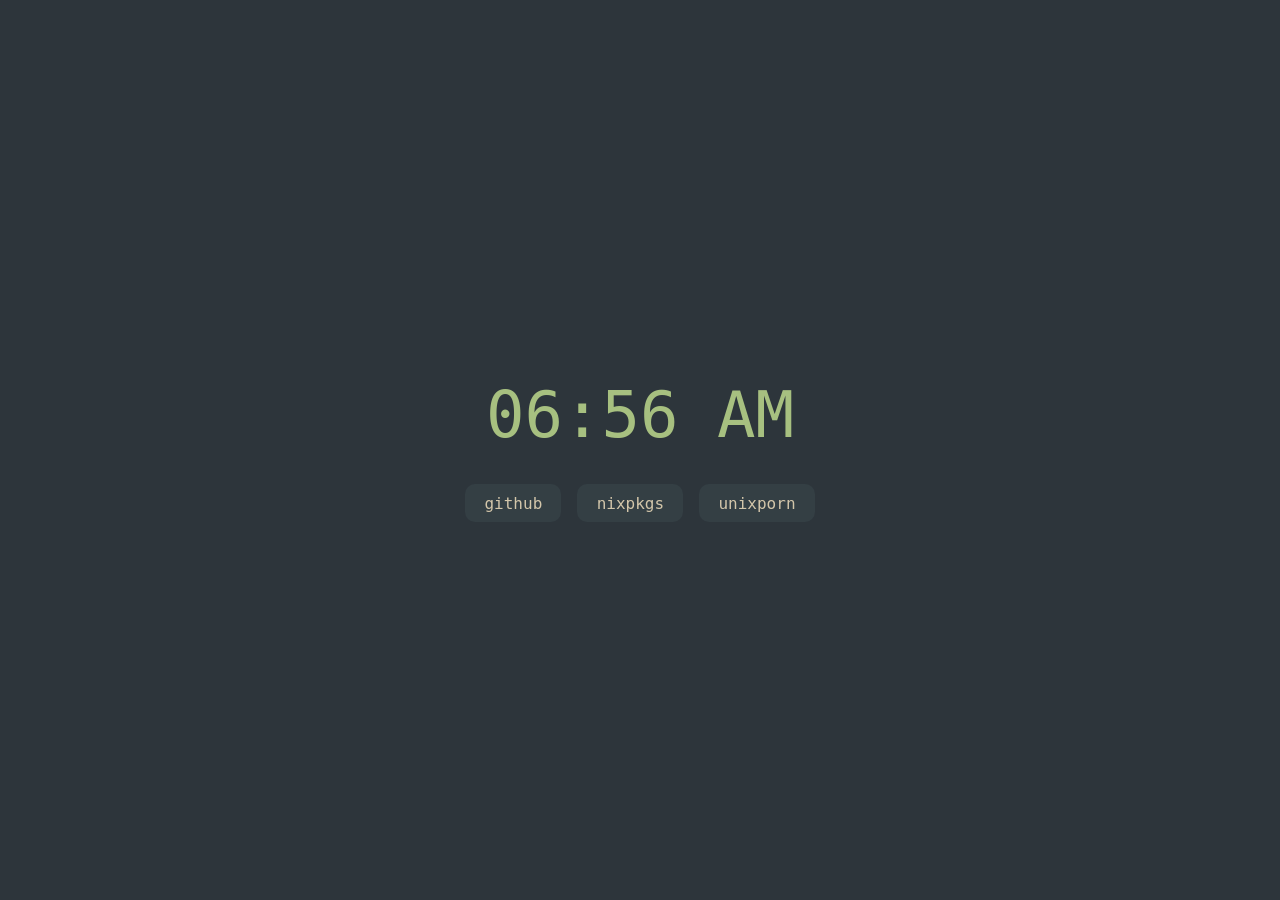
==== index.html @ 99ec5c30 "feat: add newtab extension" ====
<!doctype html>
<html>
  <head>
    <meta charset="utf-8" />
    <title>New Tab</title>
    <style>
      :root {
        --bg: #2d353b;
        --bg1: #343f44;
        --fg: #d3c6aa;
        --green: #a7c080;
      }
      body {
        margin: 0;
        height: 100vh;
        background: var(--bg);
        color: var(--fg);
        font-family: "JetBrains Nerd Font Mono", monospace;
        display: flex;
        flex-direction: column;
        align-items: center;
        justify-content: center;
        gap: 2rem;
      }
      #clock {
        font-size: 4rem;
        color: var(--green);
      }
      nav {
        display: flex;
        gap: 1rem;
      }
      nav a {
        background: var(--bg1);
        color: var(--fg);
        text-decoration: none;
        padding: 0.6rem 1.2rem;
        border-radius: 10px;
      }
      nav a:hover {
        outline: 1px solid var(--green);
      }
    </style>
  </head>
  <body>
    <div id="clock"></div>
    <nav>
      <a href="https://github.com">github</a>
      <a href="https://search.nixos.org">nixpkgs</a>
      <a href="https://reddit.com/r/unixporn">unixporn</a>
    </nav>
    <script>
      const tick = () =>
        (document.getElementById("clock").textContent =
          new Date().toLocaleTimeString([], {
            hour: "2-digit",
            minute: "2-digit",
          }));
      tick();
      setInterval(tick, 1000);
    </script>
  </body>
</html>
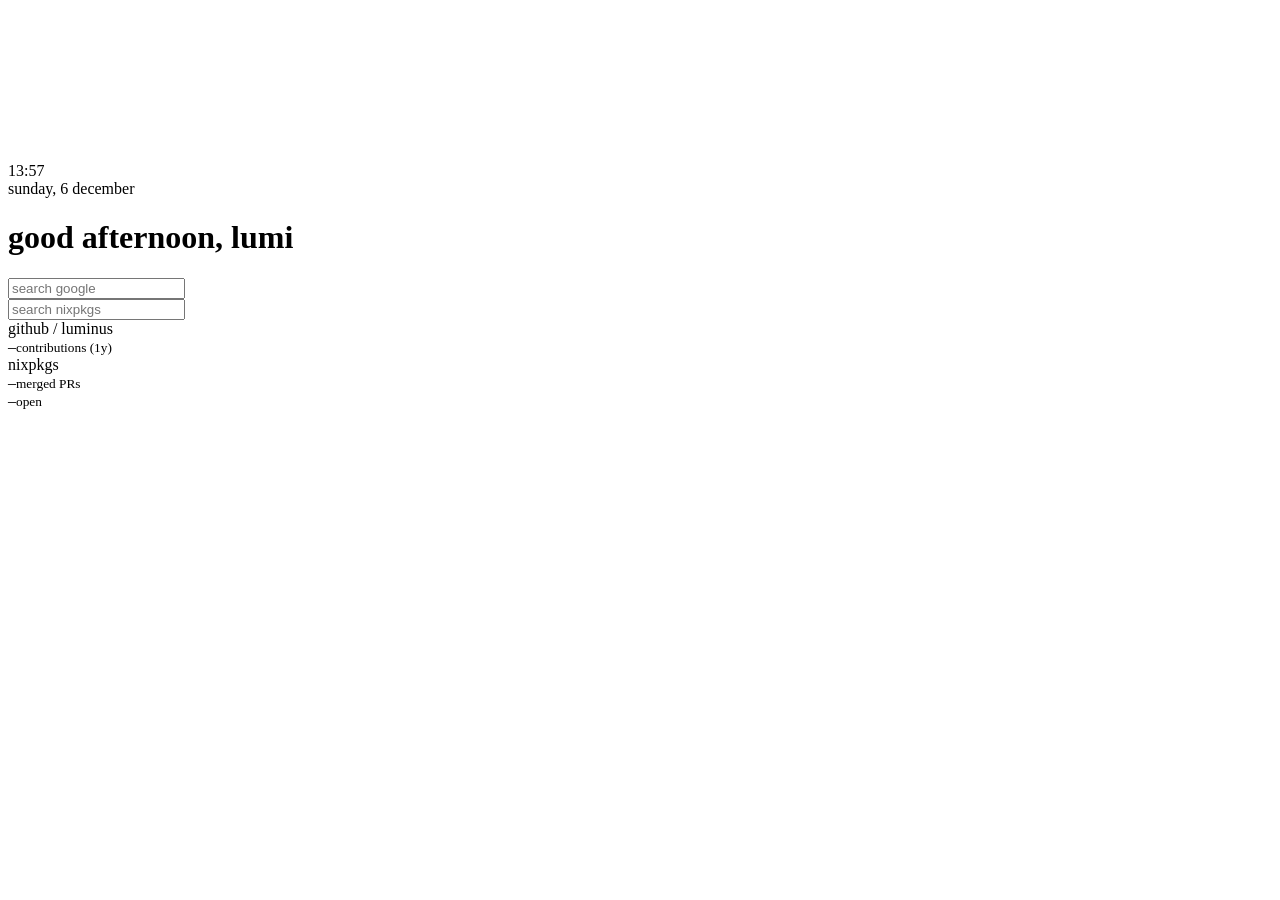
==== commit 6cd6fd28: "feat: add a 3d solar system, time, github stats, and search bar" ====
--- a/index.html
+++ b/index.html
@@ -1,63 +1,55 @@
 <!doctype html>
-<html>
-  <head>
-    <meta charset="utf-8" />
-    <title>New Tab</title>
-    <style>
-      :root {
-        --bg: #2d353b;
-        --bg1: #343f44;
-        --fg: #d3c6aa;
-        --green: #a7c080;
-      }
-      body {
-        margin: 0;
-        height: 100vh;
-        background: var(--bg);
-        color: var(--fg);
-        font-family: "JetBrains Nerd Font Mono", monospace;
-        display: flex;
-        flex-direction: column;
-        align-items: center;
-        justify-content: center;
-        gap: 2rem;
-      }
-      #clock {
-        font-size: 4rem;
-        color: var(--green);
-      }
-      nav {
-        display: flex;
-        gap: 1rem;
-      }
-      nav a {
-        background: var(--bg1);
-        color: var(--fg);
-        text-decoration: none;
-        padding: 0.6rem 1.2rem;
-        border-radius: 10px;
-      }
-      nav a:hover {
-        outline: 1px solid var(--green);
-      }
-    </style>
-  </head>
-  <body>
-    <div id="clock"></div>
-    <nav>
-      <a href="https://github.com">github</a>
-      <a href="https://search.nixos.org">nixpkgs</a>
-      <a href="https://reddit.com/r/unixporn">unixporn</a>
-    </nav>
-    <script>
-      const tick = () =>
-        (document.getElementById("clock").textContent =
-          new Date().toLocaleTimeString([], {
-            hour: "2-digit",
-            minute: "2-digit",
-          }));
-      tick();
-      setInterval(tick, 1000);
-    </script>
-  </body>
-</html>
+<meta charset="utf-8" />
+<title>New Tab</title>
+<link rel="stylesheet" href="style.css" />
+<link rel="icon" href="icon.svg" type="image/svg+xml" />
+<canvas id="scene"></canvas>
+
+<header id="time">
+  <div id="clock"></div>
+  <div id="date"></div>
+</header>
+
+<main id="search">
+  <h1 id="greeting"></h1>
+  <form action="https://www.google.com/search" method="get">
+    <input
+      type="text"
+      name="q"
+      placeholder="search google"
+      autocomplete="off"
+      spellcheck="false"
+      aria-label="search google"
+    />
+  </form>
+  <form action="https://search.nixos.org/packages" method="get">
+    <input type="hidden" name="channel" value="unstable" />
+    <input
+      type="text"
+      name="query"
+      placeholder="search nixpkgs"
+      autocomplete="off"
+      spellcheck="false"
+      aria-label="search nixpkgs"
+    />
+  </form>
+</main>
+
+<aside id="gh">
+  <div class="gh-title">github / luminus</div>
+  <div class="gh-row">
+    <span id="gh-contribs">–</span><small>contributions (1y)</small>
+  </div>
+  <div class="gh-title gh-sub">nixpkgs</div>
+  <div class="gh-row">
+    <span id="gh-merged">–</span><small>merged PRs</small>
+  </div>
+  <div class="gh-row"><span id="gh-open">–</span><small>open</small></div>
+  <div class="gh-latest" id="gh-latest"></div>
+</aside>
+
+<div id="label"></div>
+
+<script src="scripts/clock.js"></script>
+<script src="scripts/github.js"></script>
+<script type="module" src="scripts/solar.js"></script>
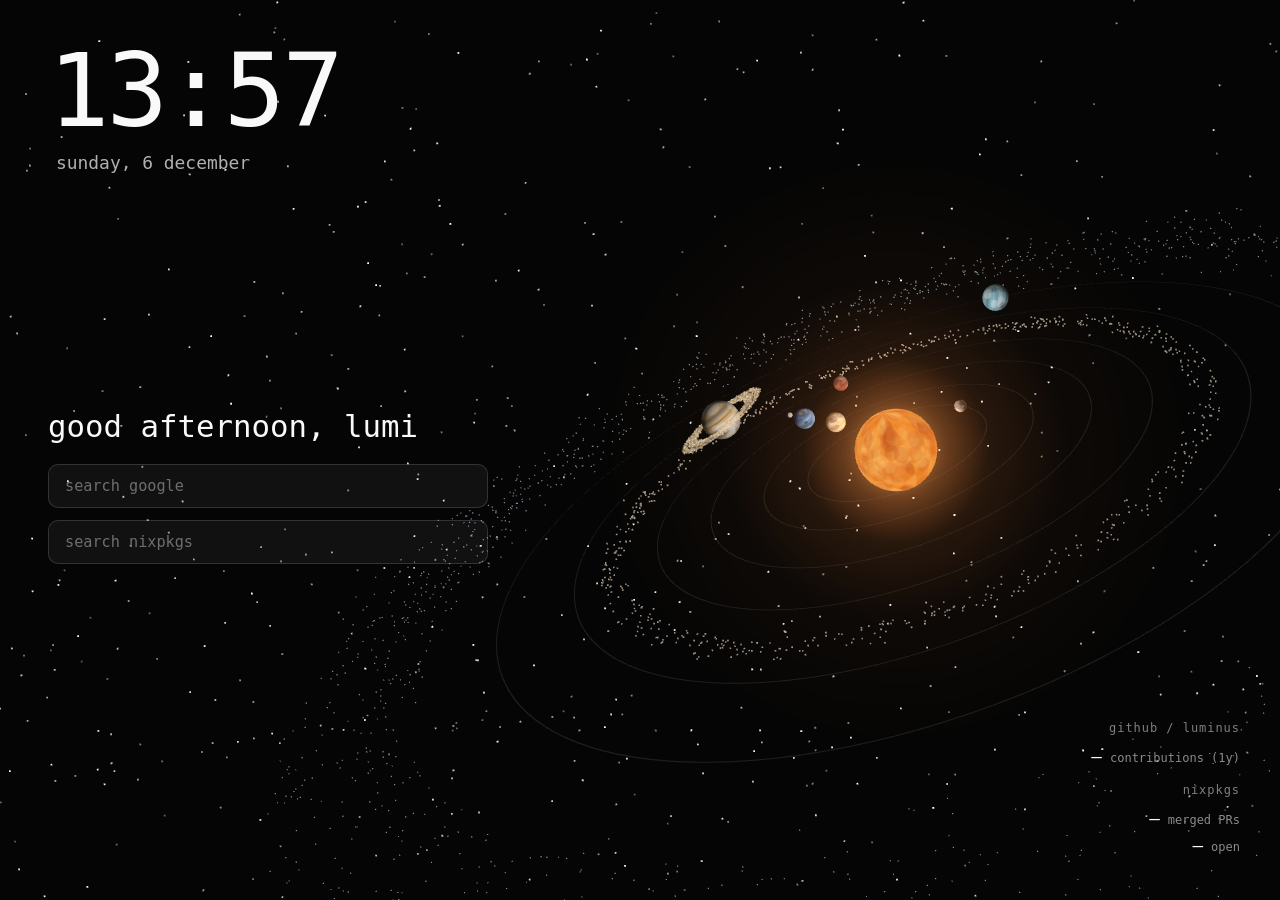
==== commit 3e326ea7: "fix: directory target" ====
--- a/index.html
+++ b/index.html
@@ -1,7 +1,7 @@
 <!doctype html>
 <meta charset="utf-8" />
 <title>New Tab</title>
-<link rel="stylesheet" href="style.css" />
+<link rel="stylesheet" href="styles/style.css" />
 <link rel="icon" href="icon.svg" type="image/svg+xml" />
 <canvas id="scene"></canvas>
 
--- a/styles/style.css
+++ b/styles/style.css
@@ -0,0 +1,129 @@
+html,
+body {
+  margin: 0;
+  height: 100%;
+  background: #050505;
+  overflow: hidden;
+  color: #f9f9f9;
+  font-family: "JetBrains Mono", ui-monospace, monospace;
+}
+#scene {
+  position: fixed;
+  inset: 0;
+  width: 100%;
+  height: 100%;
+  display: block;
+}
+
+#time {
+  position: fixed;
+  top: 40px;
+  left: 48px;
+  pointer-events: none;
+}
+#clock {
+  font-size: clamp(3.5rem, 8vw, 7rem);
+  font-weight: 300;
+  line-height: 1;
+  letter-spacing: -0.03em;
+}
+#date {
+  margin-top: 10px;
+  margin-left: 8px;
+  font-size: clamp(0.9rem, 1.4vw, 1.25rem);
+  opacity: 0.7;
+}
+
+#search {
+  position: fixed;
+  left: 48px;
+  top: 54%;
+  transform: translateY(-50%);
+  width: min(440px, 42vw);
+  display: flex;
+  flex-direction: column;
+  gap: 12px;
+}
+#greeting {
+  margin: 0 0 8px;
+  font-size: clamp(1.4rem, 2.4vw, 2rem);
+  font-weight: 300;
+}
+#search form {
+  margin: 0;
+}
+#search input[type="text"] {
+  width: 100%;
+  box-sizing: border-box;
+  padding: 12px 16px;
+  font: inherit;
+  font-size: 0.95rem;
+  color: #f9f9f9;
+  background: rgba(255, 255, 255, 0.05);
+  border: 1px solid rgba(255, 255, 255, 0.14);
+  border-radius: 10px;
+  outline: none;
+  transition:
+    border-color 0.15s,
+    background 0.15s;
+}
+#search input[type="text"]::placeholder {
+  color: rgba(249, 249, 249, 0.4);
+}
+#search input[type="text"]:focus {
+  border-color: rgba(249, 249, 249, 0.6);
+  background: rgba(255, 255, 255, 0.08);
+}
+
+#gh {
+  position: fixed;
+  right: 40px;
+  bottom: 36px;
+  text-align: right;
+  pointer-events: none;
+}
+.gh-title {
+  font-size: 0.75rem;
+  opacity: 0.5;
+  margin-bottom: 8px;
+  letter-spacing: 0.08em;
+}
+.gh-row {
+  font-size: 1.1rem;
+  line-height: 1.5;
+}
+.gh-row small {
+  margin-left: 8px;
+  font-size: 0.75rem;
+  opacity: 0.55;
+}
+.gh-sub {
+  margin-top: 14px;
+}
+.gh-latest {
+  margin-top: 6px;
+  max-width: 280px;
+  font-size: 0.75rem;
+  opacity: 0.55;
+  white-space: nowrap;
+  overflow: hidden;
+  text-overflow: ellipsis;
+  margin-left: auto;
+}
+
+#label {
+  position: fixed;
+  left: 0;
+  top: 0;
+  pointer-events: none;
+  opacity: 0;
+  padding: 4px 9px;
+  font-size: 0.75rem;
+  letter-spacing: 0.06em;
+  color: #f9f9f9;
+  background: rgba(5, 5, 5, 0.8);
+  border: 1px solid rgba(255, 255, 255, 0.18);
+  border-radius: 6px;
+  transition: opacity 0.12s;
+  will-change: transform;
+}
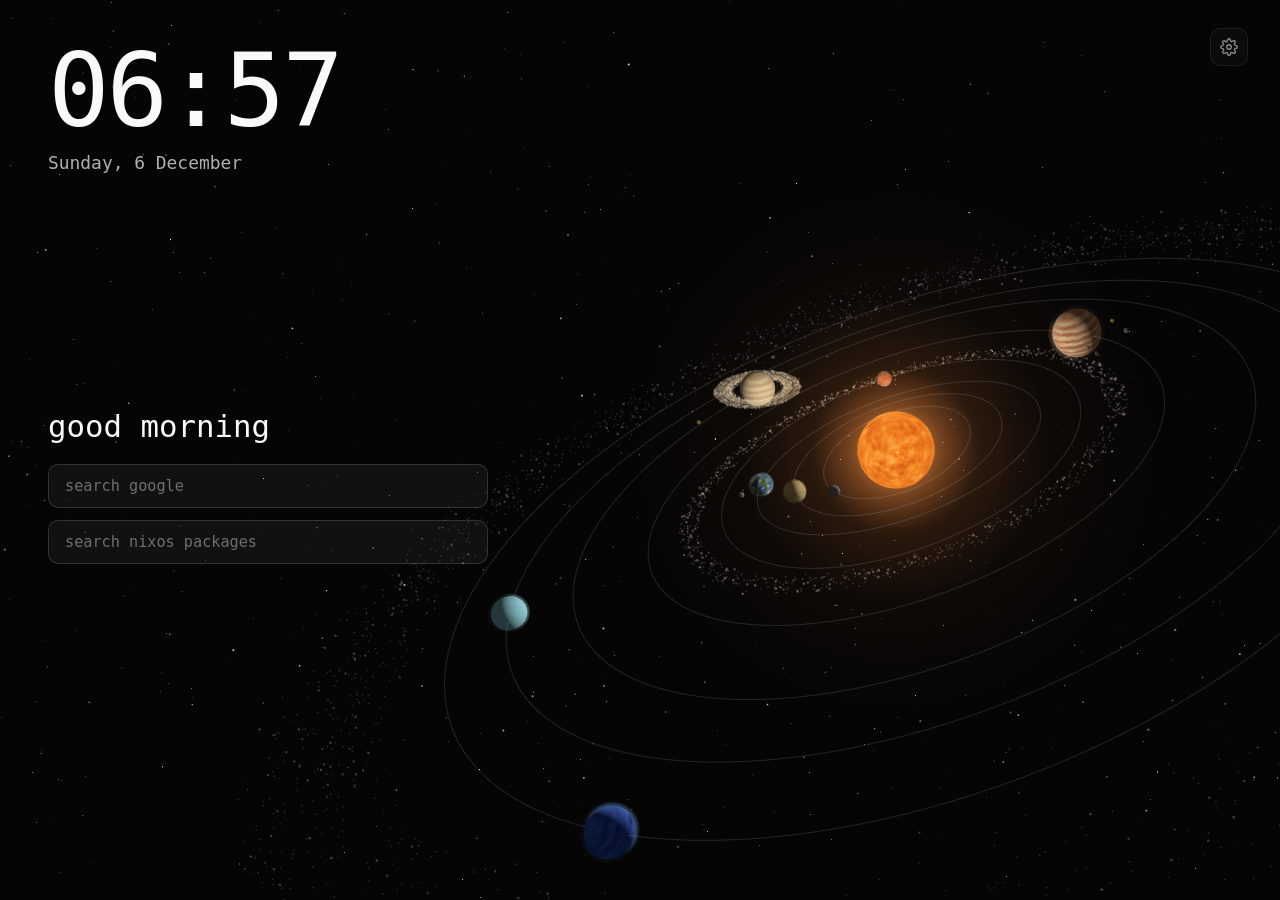
==== commit 3e7bc72c: "feat: add settings to set the needed variables" ====
--- a/index.html
+++ b/index.html
@@ -1,9 +1,74 @@
 <!doctype html>
 <meta charset="utf-8" />
 <title>New Tab</title>
+<link rel="icon" href="icon.svg" type="image/svg+xml" />
 <link rel="stylesheet" href="styles/style.css" />
-<link rel="icon" href="icon.svg" type="image/svg+xml" />
 <canvas id="scene"></canvas>
+
+<button
+  id="settings-btn"
+  type="button"
+  aria-label="settings"
+  aria-expanded="false"
+>
+  <svg
+    viewBox="0 0 24 24"
+    width="18"
+    height="18"
+    fill="none"
+    stroke="currentColor"
+    stroke-width="1.8"
+    stroke-linecap="round"
+    stroke-linejoin="round"
+    aria-hidden="true"
+  >
+    <circle cx="12" cy="12" r="3" />
+    <path
+      d="M19.4 15a1.7 1.7 0 0 0 .3 1.8l.1.1a2 2 0 1 1-2.8 2.8l-.1-.1a1.7 1.7 0 0 0-1.8-.3 1.7 1.7 0 0 0-1 1.5V21a2 2 0 1 1-4 0v-.1a1.7 1.7 0 0 0-1-1.5 1.7 1.7 0 0 0-1.8.3l-.1.1a2 2 0 1 1-2.8-2.8l.1-.1a1.7 1.7 0 0 0 .3-1.8 1.7 1.7 0 0 0-1.5-1H3a2 2 0 1 1 0-4h.1a1.7 1.7 0 0 0 1.5-1 1.7 1.7 0 0 0-.3-1.8l-.1-.1a2 2 0 1 1 2.8-2.8l.1.1a1.7 1.7 0 0 0 1.8.3h0a1.7 1.7 0 0 0 1-1.5V3a2 2 0 1 1 4 0v.1a1.7 1.7 0 0 0 1 1.5h0a1.7 1.7 0 0 0 1.8-.3l.1-.1a2 2 0 1 1 2.8 2.8l-.1.1a1.7 1.7 0 0 0-.3 1.8v0a1.7 1.7 0 0 0 1.5 1H21a2 2 0 1 1 0 4h-.1a1.7 1.7 0 0 0-1.5 1z"
+    />
+  </svg>
+</button>
+
+<form id="settings" hidden>
+  <label
+    >your name
+    <input
+      id="set-name"
+      type="text"
+      placeholder="optional"
+      autocomplete="off"
+      spellcheck="false"
+      maxlength="40"
+    />
+  </label>
+  <label
+    >timezone
+    <input
+      id="set-tz"
+      type="text"
+      list="tzlist"
+      placeholder="Asia/Jakarta"
+      autocomplete="off"
+      spellcheck="false"
+    />
+  </label>
+  <datalist id="tzlist"></datalist>
+  <label
+    >github username
+    <input
+      id="set-gh"
+      type="text"
+      placeholder="optional"
+      autocomplete="off"
+      spellcheck="false"
+      maxlength="39"
+    />
+  </label>
+  <div class="set-row">
+    <button type="submit">save</button>
+    <button type="button" id="set-reset">reset</button>
+  </div>
+</form>
 
 <header id="time">
   <div id="clock"></div>
@@ -27,29 +92,32 @@
     <input
       type="text"
       name="query"
-      placeholder="search nixpkgs"
+      placeholder="search nixos packages"
       autocomplete="off"
       spellcheck="false"
-      aria-label="search nixpkgs"
+      aria-label="search nixos packages"
     />
   </form>
 </main>
 
-<aside id="gh">
-  <div class="gh-title">github / luminus</div>
+<aside id="gh" hidden>
+  <div class="gh-title" id="gh-title"></div>
   <div class="gh-row">
-    <span id="gh-contribs">–</span><small>contributions (1y)</small>
+    <span id="gh-commits">–</span><small>contributions (1y)</small>
   </div>
-  <div class="gh-title gh-sub">nixpkgs</div>
-  <div class="gh-row">
-    <span id="gh-merged">–</span><small>merged PRs</small>
+  <div id="gh-nix" hidden>
+    <div class="gh-title gh-sub">nixpkgs</div>
+    <div class="gh-row">
+      <span id="gh-merged">–</span><small>merged PRs</small>
+    </div>
+    <div class="gh-row"><span id="gh-open">–</span><small>open</small></div>
+    <div class="gh-latest" id="gh-latest"></div>
   </div>
-  <div class="gh-row"><span id="gh-open">–</span><small>open</small></div>
-  <div class="gh-latest" id="gh-latest"></div>
 </aside>
 
 <div id="label"></div>
 
+<script src="scripts/settings.js"></script>
 <script src="scripts/clock.js"></script>
 <script src="scripts/github.js"></script>
 <script type="module" src="scripts/solar.js"></script>
--- a/styles/style.css
+++ b/styles/style.css
@@ -1,3 +1,7 @@
+[hidden] {
+  display: none !important;
+}
+
 html,
 body {
   margin: 0;
@@ -29,7 +33,6 @@
 }
 #date {
   margin-top: 10px;
-  margin-left: 8px;
   font-size: clamp(0.9rem, 1.4vw, 1.25rem);
   opacity: 0.7;
 }
@@ -127,3 +130,100 @@
   transition: opacity 0.12s;
   will-change: transform;
 }
+
+/* settings */
+#settings-btn {
+  position: fixed;
+  top: 28px;
+  right: 32px;
+  z-index: 5;
+  width: 38px;
+  height: 38px;
+  display: grid;
+  place-items: center;
+  padding: 0;
+  cursor: pointer;
+  color: #f9f9f9;
+  opacity: 0.55;
+  background: rgba(255, 255, 255, 0.05);
+  border: 1px solid rgba(255, 255, 255, 0.14);
+  border-radius: 10px;
+  transition:
+    opacity 0.15s,
+    background 0.15s;
+}
+#settings-btn:hover,
+#settings-btn[aria-expanded="true"] {
+  opacity: 1;
+  background: rgba(255, 255, 255, 0.1);
+}
+
+#settings {
+  position: fixed;
+  top: 76px;
+  right: 32px;
+  z-index: 5;
+  width: 280px;
+  box-sizing: border-box;
+  display: flex;
+  flex-direction: column;
+  gap: 14px;
+  padding: 18px;
+  margin: 0;
+  background: rgba(12, 12, 12, 0.94);
+  border: 1px solid rgba(255, 255, 255, 0.16);
+  border-radius: 12px;
+}
+#settings label {
+  display: flex;
+  flex-direction: column;
+  gap: 6px;
+  font-size: 0.72rem;
+  letter-spacing: 0.06em;
+  opacity: 0.85;
+}
+#settings input {
+  width: 100%;
+  box-sizing: border-box;
+  padding: 9px 12px;
+  font: inherit;
+  font-size: 0.85rem;
+  letter-spacing: 0;
+  color: #f9f9f9;
+  background: rgba(255, 255, 255, 0.05);
+  border: 1px solid rgba(255, 255, 255, 0.14);
+  border-radius: 8px;
+  outline: none;
+}
+#settings input:focus {
+  border-color: rgba(249, 249, 249, 0.6);
+}
+#settings input::placeholder {
+  color: rgba(249, 249, 249, 0.35);
+}
+.set-row {
+  display: flex;
+  gap: 8px;
+}
+.set-row button {
+  flex: 1;
+  padding: 9px 0;
+  font: inherit;
+  font-size: 0.8rem;
+  color: #f9f9f9;
+  cursor: pointer;
+  background: rgba(255, 255, 255, 0.06);
+  border: 1px solid rgba(255, 255, 255, 0.16);
+  border-radius: 8px;
+}
+.set-row button:hover {
+  background: rgba(255, 255, 255, 0.12);
+}
+.set-row button[type="submit"] {
+  background: #f9f9f9;
+  color: #050505;
+  border-color: #f9f9f9;
+}
+.set-row button[type="submit"]:hover {
+  background: #fff;
+}
